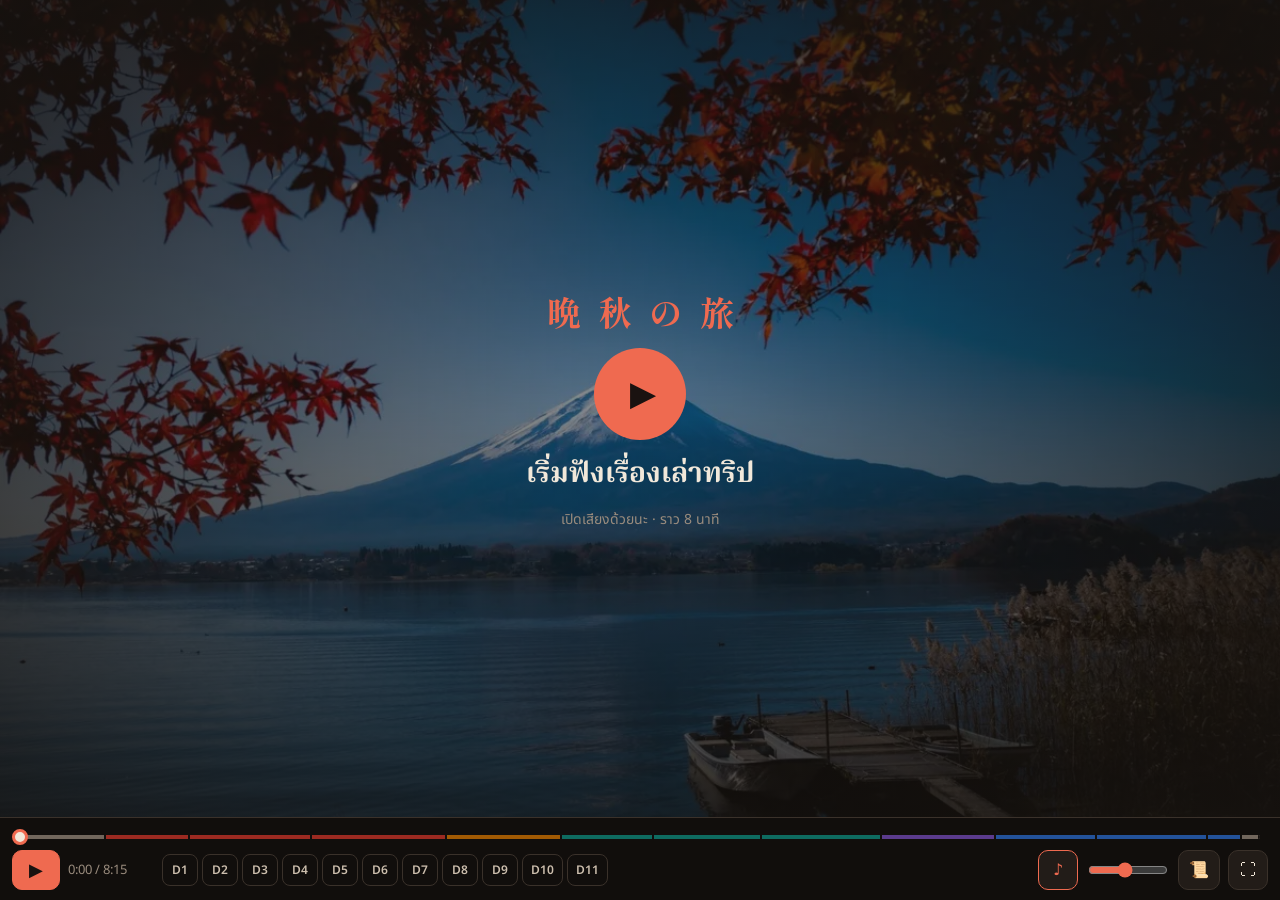
==== site/story/index.html @ fa0a891c "Add animated trip story page (site/story) A self-running, narrated walkthrough of the 11-day trip fo" ====
<!doctype html>
<html lang="th" data-theme="dark">
<head>
  <meta charset="utf-8">
  <meta name="viewport" content="width=device-width, initial-scale=1, viewport-fit=cover">
  <meta name="robots" content="noindex, nofollow">
  <meta name="theme-color" content="#16120f">
  <title>เรื่องเล่าทริป · Japan 2026</title>
  <meta name="description" content="เล่าทริปญี่ปุ่น 11 วัน ฟูจิ · ชิซุโอกะ · อิซุ · คามาคุระ · โตเกียว แบบ animation">
  <link rel="icon" href="../icons/icon.svg" type="image/svg+xml">
  <link rel="preconnect" href="https://fonts.googleapis.com">
  <link rel="preconnect" href="https://fonts.gstatic.com" crossorigin>
  <link href="https://fonts.googleapis.com/css2?family=Noto+Sans+Thai:wght@400;500;600;700&family=Noto+Serif+Thai:wght@600;700&family=Shippori+Mincho:wght@600;800&display=swap" rel="stylesheet">
  <link rel="stylesheet" href="story.css">
</head>
<body>
  <div class="app" id="app">
    <a class="back" href="../" aria-label="กลับหน้าเว็บทริป">← Japan 2026</a>

    <main class="stage" id="stage" aria-live="off">
      <!-- photo side -->
      <section class="photo" id="photo" aria-hidden="true">
        <div class="frame" data-slot="a"></div>
        <div class="frame" data-slot="b"></div>
        <div class="card-layer" id="cardLayer"></div>
      </section>

      <!-- map side -->
      <section class="map" id="mapWrap" aria-hidden="true">
        <svg id="map" preserveAspectRatio="none">
          <path id="landJapan" class="land"/>
          <path id="landRegion" class="land"/>
          <path id="lakes" class="lake"/>
          <g id="routes"></g>
        </svg>
        <div class="markers" id="markers"></div>
        <div class="odo" id="odo" hidden></div>
      </section>

      <!-- full-screen scenes (title / chapter / outro) -->
      <section class="overlay" id="overlay" aria-hidden="true"></section>

      <!-- falling leaves / sparkles -->
      <canvas class="fx" id="fx" aria-hidden="true"></canvas>

      <!-- subtitle -->
      <div class="subtitle" id="subtitle" aria-live="polite"><span></span></div>

      <!-- start gate: needed so iOS allows audio -->
      <button class="gate" id="gate" type="button">
        <span class="gate-jp">晩秋の旅</span>
        <span class="gate-play" aria-hidden="true">▶</span>
        <span class="gate-label">เริ่มฟังเรื่องเล่าทริป</span>
        <span class="gate-hint">เปิดเสียงด้วยนะ</span>
      </button>
    </main>

    <!-- controls -->
    <footer class="controls" id="controls">
      <div class="scrub">
        <div class="ticks" id="ticks"></div>
        <input id="seek" type="range" min="0" max="1000" value="0" step="1" aria-label="เลื่อนเวลา">
      </div>
      <div class="bar">
        <button id="play" class="btn primary" type="button" aria-label="เล่น">▶</button>
        <span class="time" id="time">0:00 / 0:00</span>
        <nav class="days" id="days" aria-label="ไปยังวัน"></nav>
        <span class="spacer"></span>
        <button id="music" class="btn" type="button" aria-pressed="true" aria-label="เพลง">♪</button>
        <input id="vol" class="vol" type="range" min="0" max="100" value="45" aria-label="ความดังเพลง">
        <button id="tx" class="btn" type="button" aria-pressed="false" aria-label="Transcript">📜</button>
        <button id="fs" class="btn" type="button" aria-label="เต็มจอ">⛶</button>
      </div>
    </footer>

    <!-- transcript drawer -->
    <aside class="drawer" id="drawer" hidden>
      <header><h2>Transcript</h2><button class="btn" id="txClose" type="button" aria-label="ปิด">✕</button></header>
      <ol id="txList"></ol>
    </aside>
  </div>

  <script src="story.js"></script>
</body>
</html>
---- site/story/story.css ----
/* ==========================================================================
   Japan 2026 — Story mode.
   Dark cinema frame for photos and controls; bright "travel map" for the route.
   ========================================================================== */
:root {
  --washi: #16120f; --paper: #221c18; --paper-2: #2b241f;
  --ink: #f1e8da; --ink-2: #cdbfae; --ink-3: #9a8c7e; --line: #3a312a;
  --shu: #ef6a50; --momiji: #f08a4b; --gold: #e3b458; --ai: #9fbde0;
  /* map palette (light) */
  --sea-1: #d7eef8; --sea-2: #b9dcee; --land: #eef5e1; --land-edge: #9dbb86;
  --map-ink: #24323d; --map-ink-2: #4b5f6d;
  --chapter: var(--shu);
  --font: "Noto Sans Thai", system-ui, -apple-system, "Segoe UI", sans-serif;
  --font-head: "Noto Serif Thai", "Noto Sans Thai", serif;
  --font-jp: "Shippori Mincho", "Hiragino Mincho ProN", serif;
  --safe-b: env(safe-area-inset-bottom, 0px);
  color-scheme: dark;
}
*, *::before, *::after { box-sizing: border-box; }
[hidden] { display: none !important; }
html, body { margin: 0; height: 100%; background: var(--washi); color: var(--ink); }
body { font-family: var(--font); overflow: hidden; -webkit-font-smoothing: antialiased; }
button { font: inherit; color: inherit; }

.app { position: fixed; inset: 0; display: grid; grid-template-rows: minmax(0, 1fr) auto; grid-template-columns: minmax(0, 1fr); }

.back {
  position: absolute; z-index: 30; top: max(10px, env(safe-area-inset-top)); left: 12px;
  padding: 6px 12px; border-radius: 999px; background: rgb(22 18 15 / .72); backdrop-filter: blur(6px);
  color: var(--ink-2); text-decoration: none; font-size: 13px; border: 1px solid var(--line);
}
.back:hover { color: var(--ink); }

/* ---------- stage layout ---------- */
.stage { position: relative; overflow: hidden; display: grid; grid-template-columns: 44% 56%; grid-template-areas: "map photo"; }
.map { grid-area: map; position: relative; overflow: hidden; }
.photo { grid-area: photo; position: relative; overflow: hidden; background: #0d0b09; }
@media (max-aspect-ratio: 1/1) {
  .stage { grid-template-columns: 1fr; grid-template-rows: 52% 48%; grid-template-areas: "photo" "map"; }
  .card-layer { padding: 52px 14px 16px !important; }
  .card .facts span { font-size: 12px; }
  .card .stamp { width: 58px; height: 58px; font-size: 20px; right: 12px; top: -14px; }
}

/* ---------- map (light) ---------- */
.map {
  background:
    repeating-radial-gradient(circle at 20% 110%, transparent 0 22px, rgb(255 255 255 / .28) 22px 23px),
    radial-gradient(ellipse at 40% 30%, var(--sea-1), var(--sea-2));
}
.map::after { /* soft vignette so the map melts into the dark frame */
  content: ""; position: absolute; inset: 0; pointer-events: none;
  box-shadow: inset 0 0 60px rgb(20 40 55 / .25);
}
#map { position: absolute; inset: 0; width: 100%; height: 100%; display: block; }
.land { fill: var(--land); stroke: var(--land-edge); stroke-width: 1.2; vector-effect: non-scaling-stroke; stroke-linejoin: round; }
#landJapan { transition: opacity .8s; }
.lake { fill: #bfe0f0; stroke: #8fc3dc; stroke-width: 1; vector-effect: non-scaling-stroke; }
.route { fill: none; stroke-linecap: round; stroke-linejoin: round; } /* widths in screen px via --u (map units per px) */
.route.base { stroke: rgb(36 50 61 / .22); stroke-width: calc(2px * var(--u, 1)); stroke-dasharray: calc(1px * var(--u, 1)) calc(5px * var(--u, 1)); }
.route.casing { stroke: #fff; stroke-width: calc(8px * var(--u, 1)); }
.route.live { stroke-width: calc(4.5px * var(--u, 1)); }
.route.car { stroke: #b7791f; stroke-width: calc(3px * var(--u, 1)); }

.markers { position: absolute; inset: 0; pointer-events: none; }
.pin { position: absolute; left: 0; top: 0; width: 0; height: 0; }
.pin i {
  position: absolute; left: -7px; top: -7px; width: 14px; height: 14px; border-radius: 50%;
  background: var(--chapter); border: 2.5px solid #fff; box-shadow: 0 2px 6px rgb(20 40 55 / .35);
  transform: scale(0); transition: transform .45s cubic-bezier(.3, 1.8, .5, 1);
}
.pin.on i { transform: scale(1); }
.pin.cur i { transform: scale(1.45); }
.pin.cur i::after { /* sonar ripple */
  content: ""; position: absolute; inset: -3px; border-radius: 50%; border: 3px solid var(--chapter);
  animation: ping 1.4s cubic-bezier(0, 0, .2, 1) infinite;
}
@keyframes ping { from { transform: scale(1); opacity: .9; } to { transform: scale(3.2); opacity: 0; } }
.pin.golden i { background: #f2a93b; }
.pin b {
  position: absolute; left: 14px; top: -13px; white-space: nowrap; font-size: 13px; font-weight: 700;
  padding: 3px 10px; border-radius: 8px; background: #fff; color: var(--map-ink);
  box-shadow: 0 3px 10px rgb(20 40 55 / .22); border-left: 4px solid var(--chapter);
  opacity: 0; transform: translateX(-6px) scale(.9); transform-origin: left center;
  transition: opacity .35s, transform .45s cubic-bezier(.3, 1.6, .5, 1);
}
.pin.cur b { opacity: 1; transform: none; }
.pin.night i { background: #fff; border: 2.5px solid var(--map-ink-2); width: 12px; height: 12px; left: -6px; top: -6px; border-radius: 3px; transform: scale(1); }
.pin.night b {
  opacity: var(--night-label, 1); transform: none; color: var(--map-ink-2); font-weight: 600; font-size: 11.5px;
  background: transparent; box-shadow: none; border: 0; padding: 0 4px;
  text-shadow: 0 0 3px #fff, 0 0 3px #fff, 0 0 6px #fff;
}
.pin.dot i { transform: scale(.55); box-shadow: none; border-width: 1.5px; opacity: .75; }
.fuji { position: absolute; left: 0; top: 0; width: 0; height: 0; }
.fuji svg { position: absolute; left: -22px; top: -28px; width: 44px; height: 30px; filter: drop-shadow(0 2px 2px rgb(20 40 55 / .35)); }
.fuji span { position: absolute; left: -24px; top: 4px; width: 48px; text-align: center; font: 800 11px var(--font-jp); color: var(--map-ink); text-shadow: 0 0 3px #fff, 0 0 3px #fff; }
.mover, .head { position: absolute; left: 0; top: 0; width: 0; height: 0; transition: opacity .3s; }
.mover span, .head span {
  position: absolute; left: -17px; top: -17px; width: 34px; height: 34px; display: grid; place-items: center;
  font-size: 19px; border-radius: 50%; background: #fff; box-shadow: 0 3px 10px rgb(20 40 55 / .35), 0 0 0 3px var(--chapter);
}
.head span { animation: bob .5s ease-in-out infinite alternate; }
@keyframes bob { to { transform: translateY(-3px); } }
.odo {
  position: absolute; z-index: 4; right: 12px; top: 12px; padding: 6px 12px; border-radius: 999px;
  background: rgb(255 255 255 / .92); color: var(--map-ink); font-size: 13px; font-weight: 600;
  box-shadow: 0 3px 12px rgb(20 40 55 / .2); font-variant-numeric: tabular-nums;
}
.odo b { color: var(--chapter); font-size: 15px; }

/* ---------- photo frames + transitions ---------- */
.frame { position: absolute; inset: 0; opacity: 0; transition: opacity .6s ease; overflow: hidden; }
.frame.show { opacity: 1; }
.frame.show.fx-zoom  { animation: inZoom .8s cubic-bezier(.2, .8, .2, 1) both; }
.frame.show.fx-slide { animation: inSlide .7s cubic-bezier(.2, .8, .2, 1) both; }
.frame.show.fx-iris  { animation: inIris .9s cubic-bezier(.4, 0, .2, 1) both; }
.frame.show.fx-tilt  { animation: inTilt .8s cubic-bezier(.2, .8, .2, 1) both; }
@keyframes inZoom  { from { opacity: 0; transform: scale(1.18); filter: blur(6px); } to { opacity: 1; transform: none; filter: none; } }
@keyframes inSlide { from { opacity: 0; transform: translateX(14%); } to { opacity: 1; transform: none; } }
@keyframes inIris  { from { opacity: 1; clip-path: circle(0% at 70% 45%); } to { opacity: 1; clip-path: circle(140% at 70% 45%); } }
@keyframes inTilt  { from { opacity: 0; transform: perspective(900px) rotateY(-14deg) scale(1.06); } to { opacity: 1; transform: none; } }
.frame .img {
  position: absolute; inset: -6%; background-size: cover; background-position: center;
  animation: kb var(--kb-dur, 10s) ease-in-out forwards; animation-play-state: var(--kb-state, running);
}
.frame::after {
  content: ""; position: absolute; inset: 0;
  background: linear-gradient(to top, rgb(13 11 9 / .85) 0%, rgb(13 11 9 / 0) 42%),
              linear-gradient(to bottom, rgb(13 11 9 / .45) 0%, rgb(13 11 9 / 0) 18%);
}
@keyframes kb {
  from { transform: scale(1.02) translate(var(--kx0, 0%), var(--ky0, 0%)); }
  to   { transform: scale(1.16) translate(var(--kx1, 0%), var(--ky1, 0%)); }
}
.frame .fallback {
  position: absolute; inset: 0; display: grid; place-items: center;
  background: radial-gradient(circle at 30% 20%, color-mix(in srgb, var(--chapter) 55%, transparent), transparent 60%),
              radial-gradient(circle at 80% 90%, rgb(227 180 88 / .3), transparent 55%), #1b1512;
}
.frame .fallback span { font: 800 clamp(40px, 9vw, 110px) / 1.1 var(--font-jp); color: rgb(241 232 218 / .2); writing-mode: vertical-rl; }
/* golden hour: warm flare sweeping over the photo */
.photo::before {
  content: ""; position: absolute; inset: 0; z-index: 3; pointer-events: none; opacity: 0; transition: opacity 1s;
  background: radial-gradient(circle at 78% 22%, rgb(255 190 90 / .55), rgb(255 120 60 / .18) 35%, transparent 65%);
  mix-blend-mode: screen;
}
.photo.golden::before { opacity: 1; animation: flare 3.2s ease-in-out infinite alternate; }
@keyframes flare { from { transform: translate(0, 0) scale(1); } to { transform: translate(-6%, 4%) scale(1.12); } }

.caption {
  position: absolute; z-index: 2; left: clamp(16px, 4vw, 40px); right: 16px; bottom: clamp(70px, 12vh, 120px);
  display: grid; gap: 4px; text-shadow: 0 2px 10px rgb(0 0 0 / .8);
}
.caption .jp { font: 700 clamp(13px, 1.6vw, 17px) var(--font-jp); color: var(--gold); letter-spacing: .08em; animation: rise .5s .15s both; }
.caption .name { font: 700 clamp(24px, 3.6vw, 44px) / 1.15 var(--font-head); animation: rise .6s .25s both; }
.caption .name::after { content: ""; display: block; width: 0; height: 4px; margin-top: 8px; border-radius: 2px; background: var(--chapter); animation: bar .6s .55s ease-out forwards; }
@keyframes bar { to { width: 72px; } }
.caption .chip {
  justify-self: start; margin-top: 6px; padding: 5px 13px; border-radius: 999px; font-size: 14px; font-weight: 700;
  background: rgb(242 169 59 / .25); border: 1px solid rgb(255 200 110 / .8); color: #ffe7b8; text-shadow: none;
  animation: rise .5s .5s both, glowchip 1.6s 1s ease-in-out infinite alternate;
}
@keyframes glowchip { to { box-shadow: 0 0 22px rgb(255 180 80 / .6); } }
@keyframes rise { from { opacity: 0; transform: translateY(16px); } to { opacity: 1; transform: none; } }

/* ---------- cards on the photo side (day / hotel / split) ---------- */
.card-layer { position: absolute; inset: 0; z-index: 4; pointer-events: none; display: grid; place-items: center; padding: 20px 20px 90px; }
.card {
  position: relative; width: min(520px, 92%); padding: clamp(18px, 3vw, 30px); border-radius: 18px;
  background: rgb(22 18 15 / .8); backdrop-filter: blur(10px); border: 1px solid var(--line);
  box-shadow: 0 20px 60px rgb(0 0 0 / .5); animation: cardIn .7s cubic-bezier(.2, 1.3, .4, 1) both; overflow: visible;
}
@keyframes cardIn { from { opacity: 0; transform: translateY(40px) scale(.94); } to { opacity: 1; transform: none; } }
.card .ghost {
  position: absolute; right: 18px; bottom: -10px; font: 800 clamp(90px, 13vw, 150px) / 1 var(--font-jp);
  color: transparent; -webkit-text-stroke: 1.5px color-mix(in srgb, var(--chapter) 50%, transparent); pointer-events: none;
  animation: rise .9s .2s both;
}
.card .stamp {
  position: absolute; right: -14px; top: -22px; width: 74px; height: 74px; border-radius: 12px; display: grid; place-content: center; text-align: center;
  background: #c8302b; color: #fff; font: 800 26px / 1 var(--font-jp); border: 3px double rgb(255 255 255 / .75);
  box-shadow: 0 6px 18px rgb(0 0 0 / .4); transform: rotate(-10deg);
  animation: stampIn .45s .5s cubic-bezier(.3, 1.8, .5, 1) both;
}
.card .stamp small { font: 700 10px var(--font); letter-spacing: .2em; opacity: .85; margin-bottom: 2px; }
@keyframes stampIn { from { opacity: 0; transform: rotate(-30deg) scale(2.4); } to { opacity: 1; transform: rotate(-10deg) scale(1); } }
.card .kicker { font: 800 13px var(--font-jp); letter-spacing: .3em; color: var(--chapter); }
.card.hotel .kicker, .card.split .kicker { letter-spacing: .02em; font-family: var(--font); font-weight: 700; }
.card h2 { margin: 6px 0 2px; font: 700 clamp(26px, 4vw, 44px) / 1.15 var(--font-head); position: relative; }
.card .date { color: var(--ink-2); font-size: 15px; }
.card .route { margin: 12px 0 14px; font-size: clamp(15px, 1.9vw, 19px); font-weight: 600; }
.card .facts { display: flex; flex-wrap: wrap; gap: 8px; position: relative; }
.card .facts span { padding: 5px 11px; border-radius: 999px; background: var(--paper-2); font-size: 13px; color: var(--ink-2); animation: rise .45s both; }
.card .facts span:nth-child(1) { animation-delay: .35s; } .card .facts span:nth-child(2) { animation-delay: .45s; } .card .facts span:nth-child(3) { animation-delay: .55s; }
.card .facts span b { color: var(--ink); font-weight: 700; }
.card .warn { margin-top: 12px; padding: 8px 12px; border-radius: 10px; background: rgb(239 106 80 / .15); border: 1px solid rgb(239 106 80 / .6); font-size: 14px; color: #ffc4b6; animation: rise .45s .7s both, shake .5s 1.1s; }
@keyframes shake { 20%, 60% { transform: translateX(-4px); } 40%, 80% { transform: translateX(4px); } }
.card.hotel { text-align: center; }
.card.hotel .ico { font-size: 38px; animation: stampIn .5s .2s cubic-bezier(.3, 1.8, .5, 1) both; }
.card.hotel h2 { font-size: clamp(22px, 3.2vw, 34px); }
.card.split ul { list-style: none; margin: 14px 0 0; padding: 0; display: grid; gap: 10px; }
.card.split li { display: flex; gap: 12px; align-items: center; font-size: 16px; animation: rise .45s both; }
.card.split li:nth-child(2) { animation-delay: .25s; } .card.split li:nth-child(3) { animation-delay: .5s; }
.card.split li span:first-child { font-size: 26px; }

/* ---------- full-screen overlay scenes ---------- */
.overlay { position: absolute; inset: 0; z-index: 5; pointer-events: none; opacity: 0; transition: opacity .6s ease; }
.overlay.show { opacity: 1; }
.overlay .bg { position: absolute; inset: 0; background-size: cover; background-position: center; filter: brightness(.5) saturate(1.15); animation: kb 14s ease-out forwards; }
.overlay .veil { position: absolute; inset: 0; background: radial-gradient(ellipse at 50% 55%, rgb(22 18 15 / .2), rgb(22 18 15 / .92) 75%); }
.overlay.chapter .veil { background: radial-gradient(ellipse at 50% 50%, color-mix(in srgb, var(--chapter) 30%, rgb(22 18 15 / .8)), rgb(22 18 15 / .95) 70%); }
.overlay .center { position: absolute; inset: 0; display: grid; place-content: center; justify-items: center; text-align: center; gap: 10px; padding: 20px 20px 120px; }
.title-fuji { width: min(360px, 70vw); height: auto; overflow: visible; }
.title-fuji path { fill: none; stroke: var(--ink); stroke-width: 2.2; stroke-linecap: round; stroke-linejoin: round; stroke-dasharray: 1; stroke-dashoffset: 1; animation: draw 2.4s ease forwards; }
.title-fuji path.snow { stroke: var(--gold); animation-delay: .9s; }
.title-fuji circle { fill: var(--shu); opacity: 0; animation: sunrise 1.6s 1.2s cubic-bezier(.2, 1.4, .4, 1) forwards; }
@keyframes draw { to { stroke-dashoffset: 0; } }
@keyframes sunrise { from { opacity: 0; transform: translateY(30px); } to { opacity: 1; transform: none; } }
@keyframes fadein { to { opacity: 1; } }
.overlay .kanji { font: 800 clamp(22px, 3.2vw, 30px) var(--font-jp); letter-spacing: .6em; color: var(--shu); margin-right: -.6em; animation: rise .8s .4s both; }
.overlay h1 { margin: 0; font: 800 clamp(44px, 9vw, 104px) / 1 var(--font-jp); letter-spacing: .04em; }
.overlay h1.letters span { display: inline-block; animation: letterIn .6s cubic-bezier(.2, 1.6, .4, 1) both; }
@keyframes letterIn { from { opacity: 0; transform: translateY(40px) rotate(8deg) scale(.6); } to { opacity: 1; transform: none; } }
.overlay .sub { color: var(--ink-2); font-size: clamp(14px, 1.8vw, 18px); animation: rise .8s 1.6s both; }
.overlay .who { display: flex; gap: 10px; margin-top: 6px; }
.overlay .who i { width: 38px; height: 38px; border-radius: 50%; background: var(--paper-2); border: 1px solid var(--line); display: grid; place-items: center; font-style: normal; font-size: 20px; animation: stampIn .5s both; }
.overlay .who i:nth-child(1) { animation-delay: 1.9s; } .overlay .who i:nth-child(2) { animation-delay: 2.05s; }
.overlay .who i:nth-child(3) { animation-delay: 2.2s; } .overlay .who i:nth-child(4) { animation-delay: 2.35s; }
.overlay.chapter .kanji-big {
  font: 800 clamp(100px, 24vw, 260px) / 1 var(--font-jp); color: var(--chapter); text-shadow: 0 10px 40px rgb(0 0 0 / .6);
  animation: brush .9s cubic-bezier(.6, 0, .2, 1) both, breathe 2.5s .9s ease-in-out infinite alternate;
}
@keyframes brush { from { clip-path: inset(0 100% 0 0); transform: scale(1.15); } to { clip-path: inset(0 0 0 0); transform: none; } }
@keyframes breathe { to { transform: scale(1.04); } }
.overlay.chapter h2 { margin: 0; font: 700 clamp(22px, 3.4vw, 34px) var(--font-head); animation: rise .6s .45s both; }
.overlay.chapter .days { color: var(--ink-2); animation: rise .6s .6s both; }
.montage { position: absolute; inset: 0; display: grid; grid-template-columns: repeat(3, 1fr); grid-auto-rows: 1fr; gap: 3px; background: var(--washi); }
.montage div { background-size: cover; background-position: center; opacity: 0; animation: tileIn .7s cubic-bezier(.2, 1.3, .4, 1) forwards; filter: brightness(.6) saturate(1.2); }
@keyframes tileIn { from { opacity: 0; transform: scale(.7) rotate(-3deg); } to { opacity: 1; transform: none; } }

/* ---------- overview stats (on map) ---------- */
.ov-stats {
  position: absolute; z-index: 4; left: 50%; top: 18px; transform: translateX(-50%);
  display: flex; gap: 18px; padding: 10px 18px; border-radius: 14px; background: rgb(255 255 255 / .92);
  box-shadow: 0 6px 20px rgb(20 40 55 / .2); animation: rise .6s both; white-space: nowrap; color: var(--map-ink);
}
.ov-stats div { display: grid; text-align: center; }
.ov-stats b { font: 800 26px var(--font-jp); color: #d7372b; font-variant-numeric: tabular-nums; }
.ov-stats span { font-size: 12px; color: var(--map-ink-2); }

/* ---------- particles ---------- */
.fx { position: absolute; inset: 0; z-index: 7; width: 100%; height: 100%; pointer-events: none; }

/* ---------- subtitle ---------- */
.subtitle { position: absolute; z-index: 20; left: 50%; bottom: clamp(14px, 3vh, 28px); transform: translateX(-50%); width: min(820px, 94%); text-align: center; pointer-events: none; }
.subtitle span {
  display: inline; padding: .18em .55em; line-height: 1.75; border-radius: 8px;
  -webkit-box-decoration-break: clone; box-decoration-break: clone;
  background: rgb(10 8 7 / .78); font-size: clamp(16px, 2.1vw, 24px); font-weight: 500; transition: opacity .25s;
}
.subtitle span.pop { animation: subIn .35s ease-out; }
@keyframes subIn { from { opacity: 0; filter: blur(4px); } to { opacity: 1; filter: none; } }
.subtitle.off span { opacity: 0; }

/* ---------- start gate ---------- */
.gate {
  position: absolute; inset: 0; z-index: 40; border: 0; cursor: pointer; display: grid; place-content: center; justify-items: center; gap: 12px;
  background: radial-gradient(ellipse at center, rgb(22 18 15 / .45), rgb(22 18 15 / .92)), url("../img/story/cover-1200.webp") center / cover;
}
.gate-jp { font: 800 clamp(22px, 4vw, 34px) var(--font-jp); letter-spacing: .5em; color: var(--shu); margin-right: -.5em; }
.gate-play {
  width: 92px; height: 92px; border-radius: 50%; display: grid; place-items: center; font-size: 34px; padding-left: 6px;
  background: var(--shu); color: #1a1210; animation: pulse 1.6s ease-in-out infinite;
}
@keyframes pulse { 0% { box-shadow: 0 0 0 0 rgb(239 106 80 / .55); } 100% { box-shadow: 0 0 0 26px rgb(239 106 80 / 0); } }
.gate:hover .gate-play, .gate:focus-visible .gate-play { transform: scale(1.06); }
.gate-label { font: 700 clamp(20px, 3vw, 28px) var(--font-head); }
.gate-hint { color: var(--ink-3); font-size: 14px; }

/* ---------- controls ---------- */
.controls { position: relative; z-index: 25; background: #110e0c; border-top: 1px solid var(--line); padding: 8px 12px calc(8px + var(--safe-b)); }
.scrub { position: relative; height: 22px; }
.ticks { position: absolute; left: 8px; right: 8px; top: 9px; height: 4px; border-radius: 2px; overflow: hidden; display: flex; opacity: .7; }
.ticks i { height: 100%; border-right: 2px solid #110e0c; }
#seek { position: absolute; inset: 0; width: 100%; margin: 0; background: transparent; appearance: none; -webkit-appearance: none; cursor: pointer; }
#seek::-webkit-slider-runnable-track { height: 22px; background: transparent; }
#seek::-moz-range-track { height: 22px; background: transparent; }
#seek::-webkit-slider-thumb { -webkit-appearance: none; width: 16px; height: 16px; margin-top: 3px; border-radius: 50%; background: var(--ink); border: 3px solid var(--shu); }
#seek::-moz-range-thumb { width: 12px; height: 12px; border-radius: 50%; background: var(--ink); border: 3px solid var(--shu); }
#seek:focus-visible { outline: 2px solid var(--ai); outline-offset: 2px; border-radius: 6px; }
.bar { display: flex; align-items: center; gap: 8px; min-height: 44px; }
.btn { min-width: 40px; height: 40px; padding: 0 10px; border-radius: 10px; border: 1px solid var(--line); background: var(--paper); cursor: pointer; display: inline-grid; place-items: center; font-size: 16px; }
.btn:hover { background: var(--paper-2); }
.btn:focus-visible { outline: 2px solid var(--ai); outline-offset: 2px; }
.btn[aria-pressed="true"] { border-color: var(--shu); color: var(--shu); }
.btn.primary { background: var(--shu); color: #1a1210; border-color: var(--shu); font-size: 18px; width: 48px; }
.time { font-size: 13px; color: var(--ink-3); font-variant-numeric: tabular-nums; min-width: 86px; }
.days { display: flex; gap: 4px; overflow-x: auto; scrollbar-width: none; min-width: 0; }
.days::-webkit-scrollbar { display: none; }
.days button { flex: none; min-width: 36px; height: 32px; padding: 0 8px; border-radius: 8px; border: 1px solid var(--line); background: transparent; color: var(--ink-2); font-size: 12px; font-weight: 600; cursor: pointer; transition: background .3s, transform .3s; }
.days button.cur { background: var(--c, var(--shu)); border-color: var(--c, var(--shu)); color: #fff; transform: translateY(-2px); }
.days button:focus-visible { outline: 2px solid var(--ai); outline-offset: 1px; }
.spacer { flex: 1; }
.vol { width: 80px; accent-color: var(--shu); }
@media (max-width: 640px) {
  .vol, #fs { display: none; }
  .time { min-width: 0; }
  .bar { flex-wrap: wrap; row-gap: 6px; }
  .days { order: 5; flex-basis: 100%; }
}

/* ---------- transcript drawer ---------- */
.drawer { position: fixed; z-index: 50; top: 0; right: 0; bottom: 0; width: min(420px, 100%); background: var(--paper); border-left: 1px solid var(--line); display: grid; grid-template-rows: auto 1fr; box-shadow: -20px 0 60px rgb(0 0 0 / .5); animation: slidein .3s ease; }
@keyframes slidein { from { transform: translateX(30px); opacity: 0; } }
.drawer header { display: flex; align-items: center; justify-content: space-between; padding: 12px 14px; border-bottom: 1px solid var(--line); }
.drawer h2 { margin: 0; font: 700 18px var(--font-head); }
.drawer ol { list-style: none; margin: 0; padding: 8px 0 40px; overflow-y: auto; }
.drawer li.h { padding: 14px 16px 4px; font: 700 13px var(--font); color: var(--c, var(--shu)); letter-spacing: .04em; }
.drawer li button { display: block; width: 100%; text-align: left; padding: 7px 16px 7px 20px; border: 0; background: none; cursor: pointer; color: var(--ink-2); font-size: 15px; line-height: 1.55; border-left: 3px solid transparent; }
.drawer li button:hover { background: var(--paper-2); color: var(--ink); }
.drawer li button.cur { color: var(--ink); background: var(--paper-2); border-left-color: var(--shu); }

@media (prefers-reduced-motion: reduce) {
  *, *::before, *::after { animation-duration: .01s !important; animation-iteration-count: 1 !important; }
  .frame .img, .overlay .bg { animation: none !important; }
}
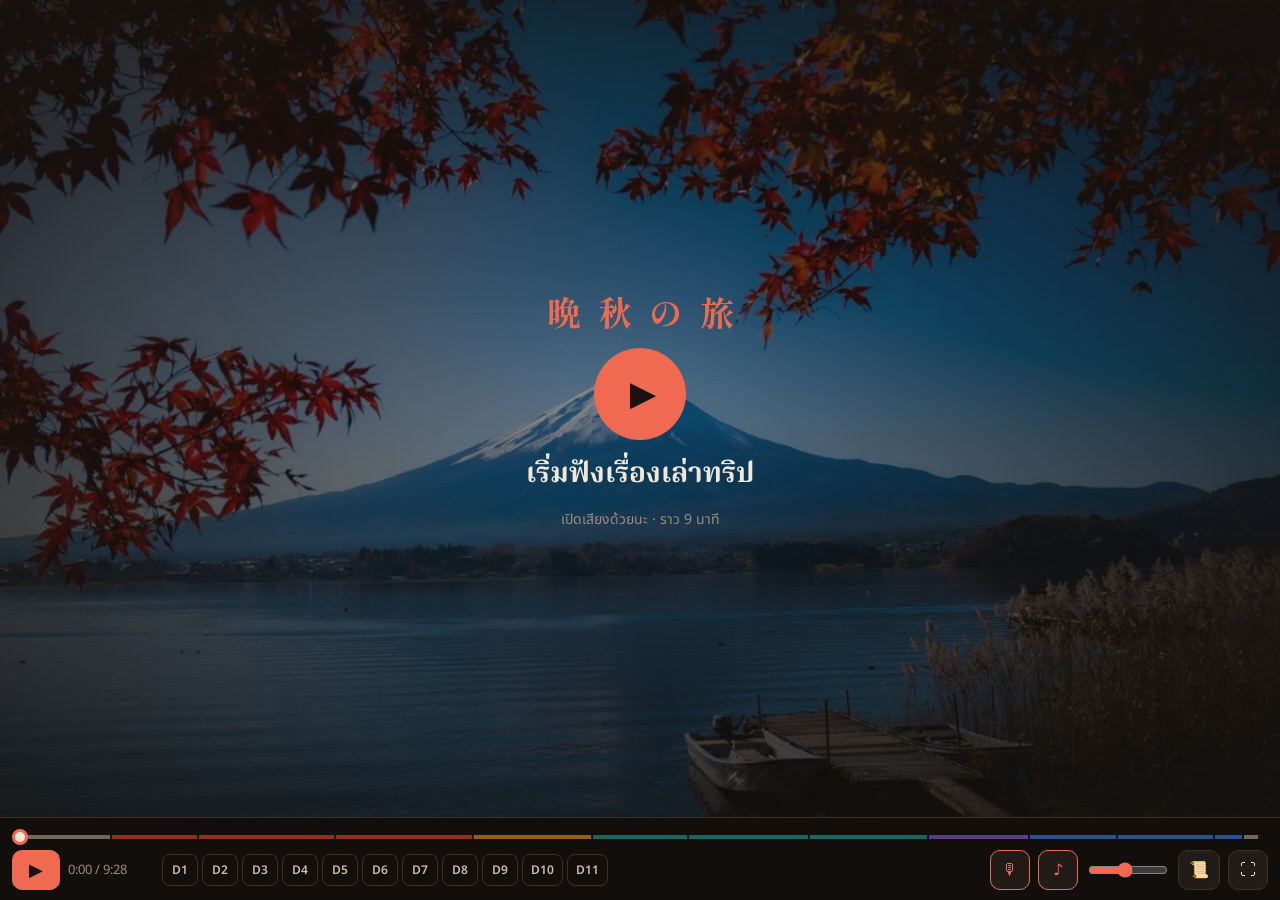
==== commit bc140ea2: "Add voice lexicon and voice data for story narration - Created `voice-lexicon.json` for pronunciatio" ====
--- a/site/story/index.html
+++ b/site/story/index.html
@@ -66,6 +66,7 @@
         <span class="time" id="time">0:00 / 0:00</span>
         <nav class="days" id="days" aria-label="ไปยังวัน"></nav>
         <span class="spacer"></span>
+        <button id="voice" class="btn" type="button" aria-pressed="true" aria-label="เสียงผู้เล่า">🎙</button>
         <button id="music" class="btn" type="button" aria-pressed="true" aria-label="เพลง">♪</button>
         <input id="vol" class="vol" type="range" min="0" max="100" value="45" aria-label="ความดังเพลง">
         <button id="tx" class="btn" type="button" aria-pressed="false" aria-label="Transcript">📜</button>
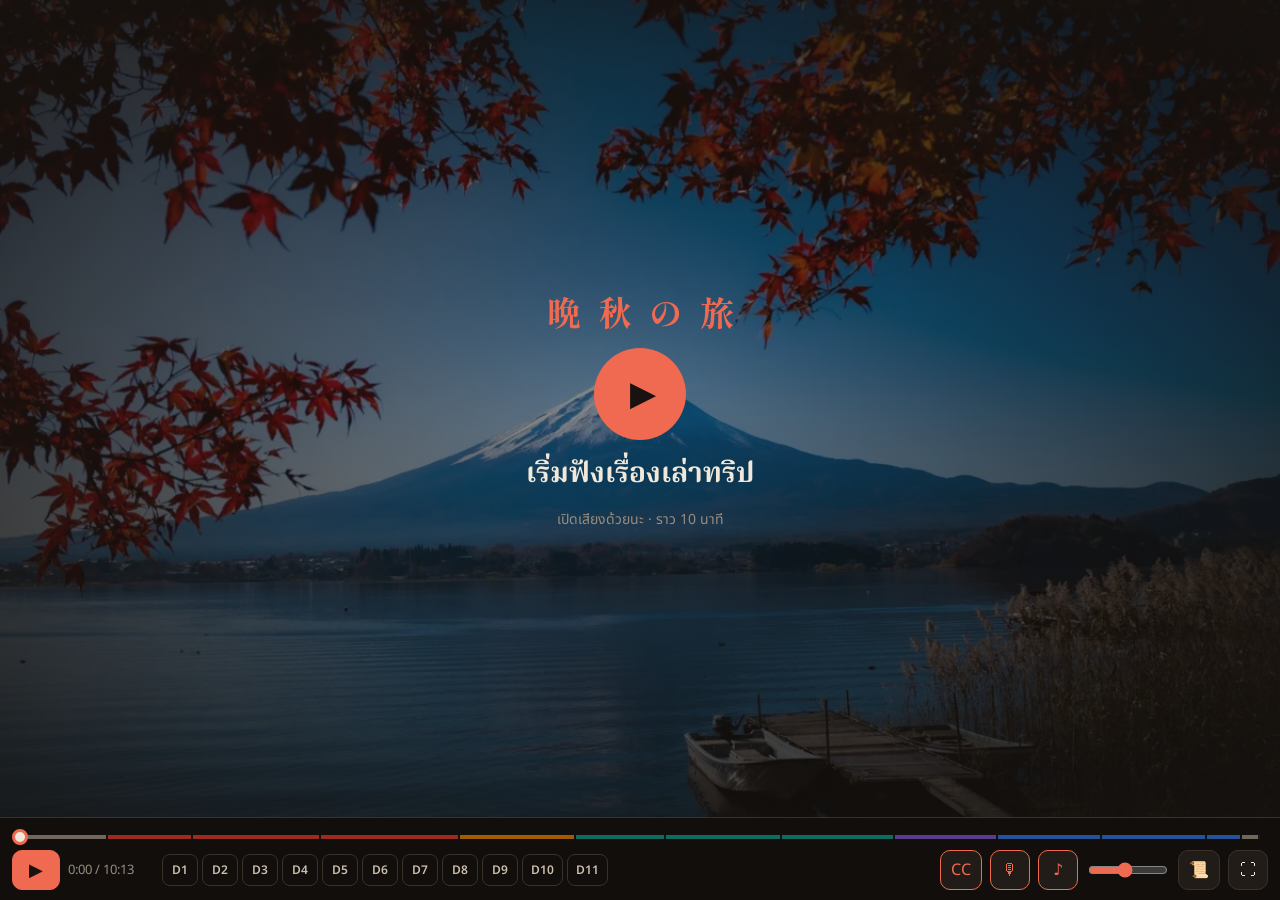
==== commit f8f5f49c: "Redesign /story for phones and add the Shiro road-trip page /story - Move the subtitle and the Day/k" ====
--- a/site/story/index.html
+++ b/site/story/index.html
@@ -34,8 +34,10 @@
           <g id="routes"></g>
         </svg>
         <div class="markers" id="markers"></div>
-        <div class="odo" id="odo" hidden></div>
       </section>
+
+      <!-- day / km chip: lives on the photo side so the map stays clear -->
+      <div class="odo" id="odo" hidden></div>
 
       <!-- full-screen scenes (title / chapter / outro) -->
       <section class="overlay" id="overlay" aria-hidden="true"></section>
@@ -66,6 +68,7 @@
         <span class="time" id="time">0:00 / 0:00</span>
         <nav class="days" id="days" aria-label="ไปยังวัน"></nav>
         <span class="spacer"></span>
+        <button id="cc" class="btn" type="button" aria-pressed="true" aria-label="ซับ">CC</button>
         <button id="voice" class="btn" type="button" aria-pressed="true" aria-label="เสียงผู้เล่า">🎙</button>
         <button id="music" class="btn" type="button" aria-pressed="true" aria-label="เพลง">♪</button>
         <input id="vol" class="vol" type="range" min="0" max="100" value="45" aria-label="ความดังเพลง">
--- a/site/story/story.css
+++ b/site/story/story.css
@@ -37,7 +37,7 @@
 .photo { grid-area: photo; position: relative; overflow: hidden; background: #0d0b09; }
 @media (max-aspect-ratio: 1/1) {
   .stage { grid-template-columns: 1fr; grid-template-rows: 52% 48%; grid-template-areas: "photo" "map"; }
-  .card-layer { padding: 52px 14px 16px !important; }
+  .card-layer { padding: 52px 14px calc(var(--sub-h, 0px) + 20px) !important; }
   .card .facts span { font-size: 12px; }
   .card .stamp { width: 58px; height: 58px; font-size: 20px; right: 12px; top: -14px; }
 }
@@ -78,13 +78,14 @@
 @keyframes ping { from { transform: scale(1); opacity: .9; } to { transform: scale(3.2); opacity: 0; } }
 .pin.golden i { background: #f2a93b; }
 .pin b {
-  position: absolute; left: 14px; top: -13px; white-space: nowrap; font-size: 13px; font-weight: 700;
+  position: absolute; left: var(--lx, 14px); top: var(--ly, -13px); white-space: nowrap; font-size: 13px; font-weight: 700;
   padding: 3px 10px; border-radius: 8px; background: #fff; color: var(--map-ink);
   box-shadow: 0 3px 10px rgb(20 40 55 / .22); border-left: 4px solid var(--chapter);
   opacity: 0; transform: translateX(-6px) scale(.9); transform-origin: left center;
   transition: opacity .35s, transform .45s cubic-bezier(.3, 1.6, .5, 1);
 }
 .pin.cur b { opacity: 1; transform: none; }
+.pin.nl b { opacity: 0 !important; }
 .pin.night i { background: #fff; border: 2.5px solid var(--map-ink-2); width: 12px; height: 12px; left: -6px; top: -6px; border-radius: 3px; transform: scale(1); }
 .pin.night b {
   opacity: var(--night-label, 1); transform: none; color: var(--map-ink-2); font-weight: 600; font-size: 11.5px;
@@ -103,7 +104,7 @@
 .head span { animation: bob .5s ease-in-out infinite alternate; }
 @keyframes bob { to { transform: translateY(-3px); } }
 .odo {
-  position: absolute; z-index: 4; right: 12px; top: 12px; padding: 6px 12px; border-radius: 999px;
+  position: absolute; grid-area: photo; z-index: 6; right: 12px; top: 12px; padding: 6px 12px; border-radius: 999px;
   background: rgb(255 255 255 / .92); color: var(--map-ink); font-size: 13px; font-weight: 600;
   box-shadow: 0 3px 12px rgb(20 40 55 / .2); font-variant-numeric: tabular-nums;
 }
@@ -149,7 +150,7 @@
 @keyframes flare { from { transform: translate(0, 0) scale(1); } to { transform: translate(-6%, 4%) scale(1.12); } }
 
 .caption {
-  position: absolute; z-index: 2; left: clamp(16px, 4vw, 40px); right: 16px; bottom: clamp(70px, 12vh, 120px);
+  position: absolute; z-index: 2; left: clamp(16px, 4vw, 40px); right: 16px; bottom: max(clamp(70px, 12vh, 120px), calc(var(--sub-h, 0px) + 24px));
   display: grid; gap: 4px; text-shadow: 0 2px 10px rgb(0 0 0 / .8);
 }
 .caption .jp { font: 700 clamp(13px, 1.6vw, 17px) var(--font-jp); color: var(--gold); letter-spacing: .08em; animation: rise .5s .15s both; }
@@ -165,7 +166,7 @@
 @keyframes rise { from { opacity: 0; transform: translateY(16px); } to { opacity: 1; transform: none; } }
 
 /* ---------- cards on the photo side (day / hotel / split) ---------- */
-.card-layer { position: absolute; inset: 0; z-index: 4; pointer-events: none; display: grid; place-items: center; padding: 20px 20px 90px; }
+.card-layer { position: absolute; inset: 0; z-index: 4; pointer-events: none; display: grid; place-items: center; padding: 20px 20px max(90px, calc(var(--sub-h, 0px) + 24px)); }
 .card {
   position: relative; width: min(520px, 92%); padding: clamp(18px, 3vw, 30px); border-radius: 18px;
   background: rgb(22 18 15 / .8); backdrop-filter: blur(10px); border: 1px solid var(--line);
@@ -241,27 +242,33 @@
 
 /* ---------- overview stats (on map) ---------- */
 .ov-stats {
-  position: absolute; z-index: 4; left: 50%; top: 18px; transform: translateX(-50%);
-  display: flex; gap: 18px; padding: 10px 18px; border-radius: 14px; background: rgb(255 255 255 / .92);
-  box-shadow: 0 6px 20px rgb(20 40 55 / .2); animation: rise .6s both; white-space: nowrap; color: var(--map-ink);
-}
-.ov-stats div { display: grid; text-align: center; }
+  position: absolute; z-index: 4; left: 12px; right: 12px; margin: 0 auto; top: 18px;   /* not translateX: the rise animation resets transform */
+  display: flex; flex-wrap: wrap; justify-content: center; gap: 6px 18px; padding: 10px 18px; border-radius: 14px; background: rgb(255 255 255 / .92);
+  max-width: calc(100% - 24px); width: max-content;
+  box-shadow: 0 6px 20px rgb(20 40 55 / .2); animation: rise .6s both; color: var(--map-ink);
+}
+.ov-stats div { display: grid; text-align: center; white-space: nowrap; }
 .ov-stats b { font: 800 26px var(--font-jp); color: #d7372b; font-variant-numeric: tabular-nums; }
 .ov-stats span { font-size: 12px; color: var(--map-ink-2); }
+@media (max-width: 480px) { .ov-stats { gap: 4px 14px; padding: 8px 12px; } .ov-stats b { font-size: 22px; } }
 
 /* ---------- particles ---------- */
 .fx { position: absolute; inset: 0; z-index: 7; width: 100%; height: 100%; pointer-events: none; }
 
 /* ---------- subtitle ---------- */
-.subtitle { position: absolute; z-index: 20; left: 50%; bottom: clamp(14px, 3vh, 28px); transform: translateX(-50%); width: min(820px, 94%); text-align: center; pointer-events: none; }
-.subtitle span {
+.subtitle { position: absolute; grid-area: photo; z-index: 20; left: 50%; bottom: clamp(12px, 2.4vh, 24px); transform: translateX(-50%); width: min(820px, 94%); text-align: center; pointer-events: none; }
+.stage.full .subtitle { grid-area: 1 / 1 / -1 / -1; }   /* title / chapter / outro cover the whole stage */
+.stage.nocc .subtitle { visibility: hidden; }
+.subtitle .w { font-style: normal; opacity: 0; transition: opacity .16s ease-out; }
+.subtitle .w.on { opacity: 1; }
+.subtitle > span {
   display: inline; padding: .18em .55em; line-height: 1.75; border-radius: 8px;
   -webkit-box-decoration-break: clone; box-decoration-break: clone;
   background: rgb(10 8 7 / .78); font-size: clamp(16px, 2.1vw, 24px); font-weight: 500; transition: opacity .25s;
 }
-.subtitle span.pop { animation: subIn .35s ease-out; }
+.subtitle > span.pop { animation: subIn .35s ease-out; }
 @keyframes subIn { from { opacity: 0; filter: blur(4px); } to { opacity: 1; filter: none; } }
-.subtitle.off span { opacity: 0; }
+.subtitle.off > span { opacity: 0; }
 
 /* ---------- start gate ---------- */
 .gate {
